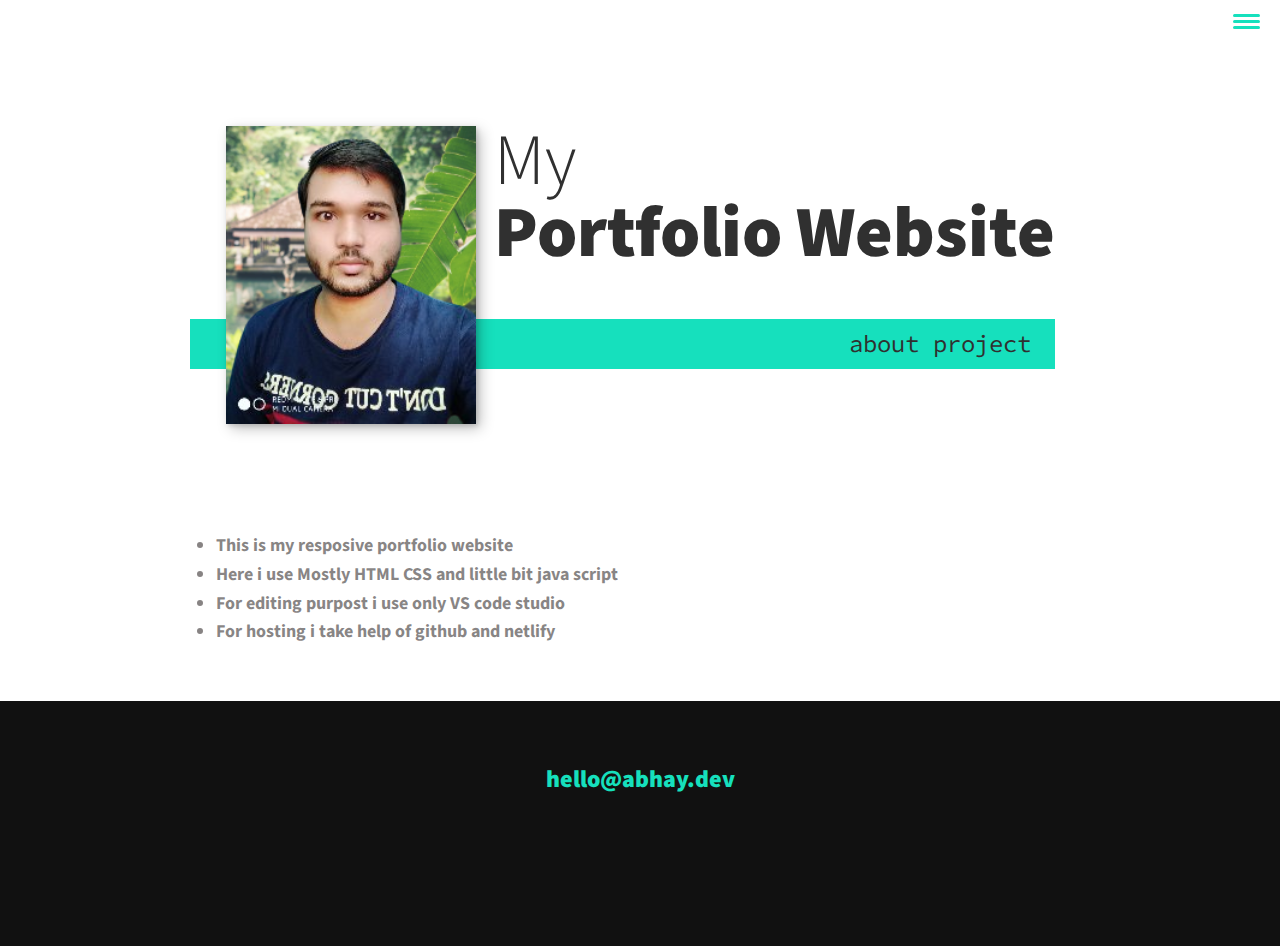
==== portfolio-item.html @ 5723fe6b "HTML CSS mini project" ====
<!DOCTYPE html>
<html lang="en">
    <head>
        <meta charset="UTF-8">
        <meta name="viewport" content="width=device-width, initial-scale=1.0">
        <title>Abhay Portfolio Website</title>
        <link rel="stylesheet" href="https://cdnjs.cloudflare.com/ajax/libs/normalize/7.0.0/normalize.min.css">
        <link rel="stylesheet" href="https://cdnjs.cloudflare.com/ajax/libs/font-awesome/5.11.2/css/all.css" integrity="sha256-46qynGAkLSFpVbEBog43gvNhfrOj+BmwXdxFgVK/Kvc=" crossorigin="anonymous" />  
        
        <!-- Update these with your own fonts -->
        <link href="https://fonts.googleapis.com/css?family=Source+Code+Pro:400,900|Source+Sans+Pro:300,900&display=swap" rel="stylesheet">
        
        <link rel="stylesheet" href="css/style.css">

    </head>
    <body>
        <header>
            <div class="logo">
                <img src="img/inhhdfhfgtro01.png" alt="">
            </div>
            <button class="nav-toggle" aria-label="toggle navigation">
                <span class="hamburger"></span>
            </button>
            <nav class="nav">
                <ul class="nav__list">
                    <li class="nav__item"><a href="index.html" class="nav__link">Home</a></li>
                    <li class="nav__item"><a href="index.html#services" class="nav__link">My Services</a></li>
                    <li class="nav__item"><a href="index.html#about" class="nav__link">About me</a></li>
                    <li class="nav__item"><a href="index.html#work" class="nav__link">My Work</a></li>
                </ul>
            </nav>
        </header>
        

        <section class="intro">
            <h1 class="section__title section__title--intro">
                My <strong>Portfolio Website</strong>
            </h1>
            <p class="section__subtitle section__subtitle--intro">about project</p>
            <img src="img/intro01.png" alt="" class="intro__img">
        </section>
        
        <div class="portfolio-item-individual">
           <ul>
               <li>This is my resposive portfolio website</li>
               <li>Here i use Mostly HTML CSS and little bit java script</li>
               <li>For editing purpost i use only VS code studio</li>
               <li>For hosting i take help of github and netlify</li>
           </ul>
        </div>
        
        
        <!-- Footer -->
        <footer class="footer">
            <!-- replace with your own email address -->
            <a href="abhaykumar9289@gmail.com" class="footer__link">hello@abhay.dev</a>
            <ul class="social-list">
                <li class="social-list__item">
                    <a class="social-list__link" href="https://www.linkedin.com/in/abhay-kumar-a8312716b/">
                        <!-- <i class="fab fa-codepen"></i> -->
                        <i class="fab fa-linkedin" aria-hidden="true"></i>
                    </a>
                </li>
                <li class="social-list__item">
                    <a class="social-list__link" href="http://abahyport.com">
                        <i class="fab fa-dribbble"></i>
                    </a>
                </li>
                <li class="social-list__item">
                    <a class="social-list__link" href="https://twitter.com/Abhay_kumar_ch">
                        <i class="fab fa-twitter"></i>
                    </a>
                </li>
                <li class="social-list__item">
                    <a class="social-list__link" href="https://github.com/Abhay3044">
                        <i class="fab fa-github"></i>
                    </a>
                </li>
            </ul>
        </footer>
        
        
        <script src="js/index.js"></script>
        
    </body>
</html>
---- css/style.css ----
*,
*::before,
*::after {
    box-sizing: border-box;
}

/* Custom Properties, update these for your own design */

:root {
    --ff-primary: 'Source Sans Pro', sans-serif;
    --ff-secondary: 'Source Code Pro', monospace;
    
    --fw-reg: 300;
    --fw-bold: 900;
    
    --clr-light: #fff;
    --clr-dark: #303030;
    --clr-accent: #16e0bd;
    
    --fs-h1: 3rem;
    --fs-h2: 2.25rem;
    --fs-h3: 1.25rem;
    --fs-body: 1rem;
    
    --bs: 0.25em 0.25em 0.75em rgba(0,0,0,.25),
          0.125em 0.125em 0.25em rgba(0,0,0,.15);
}

@media (min-width: 800px) {
    :root {
        --fs-h1: 4.5rem;
        --fs-h2: 3.75rem;
        --fs-h3: 1.5rem;
        --fs-body: 1.125rem;
    }
}

/* General styles */


html {
    scroll-behavior: smooth;
}

body {
    background: var(--clr-light);
    color: var(--clr-dark);
    margin: 0;
    font-family: var(--ff-primary);
    font-size: var(--fs-body);
    line-height: 1.6;
}

section {
    padding: 5em 2em;
}

img {
    display: block;
    max-width: 100%;
}

strong { font-weight: var(--fw-bold) }

:focus {
    outline: 3px solid var(--clr-accent);
    outline-offset: 3px;
}

/* Buttons */

.btn {
    display: inline-block;
    padding: .5em 2.5em;
    background: var(--clr-accent);
    color: var(--clr-dark);
    text-decoration: none;
    cursor: pointer;
    font-size: .8rem;
    text-transform: uppercase;
    letter-spacing: 2px;
    font-weight: var(--fw-bold);
    transition: transform 200ms ease-in-out;
}

.btn:hover {
    transform: scale(1.1);
}

/* Typography */

h1,
h2,
h3 {
    line-height: 1;
    margin: 0;
}

h1 { font-size: var(--fs-h1) }
h2 { font-size: var(--fs-h2) }
h3 { font-size: var(--fs-h3) }


.section__title {
    margin-bottom: .25em;
}

.section__title--intro {
    font-weight: var(--fw-reg);
}

.section__title--intro strong {
    display: block;
}

.section__subtitle {
    margin: 0;
    font-size: var(--fs-h3);
}

.section__subtitle--intro,
.section__subtitle--about {
    background: var(--clr-accent);
    padding: .25em 1em;
    font-family: var(--ff-secondary);
    margin-bottom: 1em;
}

.section__subtitle--work {
    color: var(--clr-accent);
    font-weight: var(--fw-bold);
    margin-bottom: 2em;
}

/* header */

header {
    display: flex;
    justify-content: space-between;
    padding: 1em;
}

.logo {
    max-width: 100px;
}

.nav {
    position: fixed;
    background: var(--clr-dark);
    color: var(--clr-light);
    top: 0;
    bottom: 0;
    left: 0;
    right: 0;
    z-index: 100;
    
    transform: translateX(100%);
    transition: transform 250ms cubic-bezier(.5, 0, .5, 1);
}

.nav__list {
    list-style: none;
    display: flex;
    height: 100%;
    flex-direction: column;
    justify-content: space-evenly;
    align-items: center;
    margin: 0;
    padding: 0;
}

.nav__link {
    color: inherit;
    font-weight: var(--fw-bold);
    font-size: var(--fs-h2);
    text-decoration: none;
}

.nav__link:hover {
    color: var(--clr-accent);
}

.nav-toggle {
    padding: .5em;
    background: transparent;
    border: 0;
    cursor: pointer;
    position: absolute;
    right: 1em;
    top: 1em;
    z-index: 1000;
}

.nav-open .nav {
    transform: translateX(0);
}

.nav-open .nav-toggle {
    position: fixed;
}

.nav-open .hamburger {
    transform: rotate(.625turn);
}

.nav-open .hamburger::before {
    transform: rotate(90deg) translateX(-6px);
}

.nav-open .hamburger::after {
    opacity: 0;
}






.hamburger {
    display: block;
    position: relative;
}

.hamburger,
.hamburger::before,
.hamburger::after {
    background: var(--clr-accent);
    width: 2em;
    height: 3px;
    border-radius: 1em;
    transition: transform 250ms ease-in-out;
}


.hamburger::before,
.hamburger::after {
    content: '';
    position: absolute;
    left: 0;
    right: 0;
}

.hamburger::before { top: 6px; }
.hamburger::after { bottom: 6px; }


/*  Intro section  */

.intro {
    position: relative;
}

.intro__img {
    box-shadow: var(--bs);
}

.section__subtitle--intro {
    display: inline-block;
}

@media (min-width: 600px) {
    .intro {
        display: grid;
        width: min-content;
        margin: 0 auto;
        grid-column-gap: 1em;
        grid-template-areas: 
            "img title"
            "img subtitle";
        grid-template-columns: min-content max-content;
    }
    
    .intro__img {
        grid-area: img;
        min-width: 250px;
        position: relative;
        z-index: 2;
    }    
    
    .section__subtitle--intro {
        align-self: start;
        grid-column: -1 / 1;
        grid-row: 2;
        text-align: right;
        position: relative;
        left: -1.5em;
        width: calc(100% + 1.5em);
    }
}



/*  My services section  */

.my-services {
    background-color: var(--clr-dark);
    background-image: url(../img/services.png);
    background-size: cover;
    /* background-blend-mode: multiply; */
    color: var(--clr-light);
    text-align: center;
}

.section__title--services {
    color: var(--clr-accent);
    position: relative;
}

.section__title--services::after {
    content: '';
    display: block;
    width: 2em;
    height: 1px;
    margin: 0.5em auto 1em;
    background: var(--clr-light);
    opacity: 0.25;
}

.services {
    margin-bottom: 4em;
}

.service {
    max-width: 500px;
    margin: 0 auto;
}

@media (min-width: 800px) {
    .services {
        display: flex;
        max-width: 1000px;
        margin-left: auto;
        margin-right: auto;
    }
    
    .service + .service {
        margin-left: 2em;
    }
}


.about-me {
    max-width: 1000px;
    margin: 0 auto;
}

.about-me__img {
    box-shadow: var(--bs);
}

.about-me__body{
    background-color: var(--clr-dark);
    background-image: url(../img/background.jpg);
    background-size: cover;
    /* background-blend-mode: multiply; */
    color: var(--clr-light);
    text-align: center;
}

@media (min-width: 600px) {
    .about-me {
        display: grid;
        grid-template-columns: 1fr 200px;
        grid-template-areas: 
            "title img"
            "subtitle img"
            "text img";
        grid-column-gap: 2em;
    }
    
    .section__title--about {
        grid-area: title;
    }
    
    .section__subtitle--about {
        grid-column: 1 / -1;
        grid-row: 2;
        position: relative;
        left: -1em;
        width: calc(100% + 2em);
        padding-left: 1em;
        padding-right: calc(200px + 4em);
    }
    
    .about-me__img {
        grid-area: img;
        position: relative;
        z-index: 2;
    }
}

/* My Work */

.my-work {
    background-color: var(--clr-dark);
    color: var(--clr-light);
    text-align: center;    
}

.portfolio {
    display: grid;
    grid-template-columns: repeat(auto-fit, minmax(300px, 1fr));
}

.portfolio__item {
    background: var(--clr-accent);
    overflow: hidden;
}

.portfolio__img {
    transition: 
        transform 750ms cubic-bezier(.5, 0, .5, 1),
        opacity 250ms linear;
}

.portfolio__item:focus {
    position: relative;
    z-index: 2;
}

.portfolio__img:hover,
.portfolio__item:focus .portfolio__img {
    transform: scale(1.2);
    opacity: .5;
}


/* footer */

.footer {
    background: #111;
    color: var(--clr-accent);
    text-align: center;
    padding: 2.5em 0;
    font-size: var(--fs-h3);

}

.footer a { 
    color: inherit;
    text-decoration: none;
}

.footer__link {
    font-weight: var(--fw-bold);
}

.footer__link:hover,
.social-list__link:hover {
    opacity: .7;
}

.footer__link:hover {
    text-decoration: underline;
}

.social-list {
    list-style: none;
    display: flex;
    justify-content: center;
    margin: 2em 0 0;
    padding: 0;
}

.social-list__item {
    margin: 0 .5em;
}

.social-list__link {
    padding: .5em;
}

.portfolio-item-individual {
    padding: 0 2em 2em;
    max-width: 1000px;
    font-weight:bold;
    margin: 0 auto;
    color: rgba(56, 50, 50, 0.603);
}

.portfolio-item-individual p {
    max-width: 600px;
    margin-left: auto;
    font-weight: bolder;
    margin-right: auto;
}

/* .portfolio-item-individual{
    text-align: center;
} */
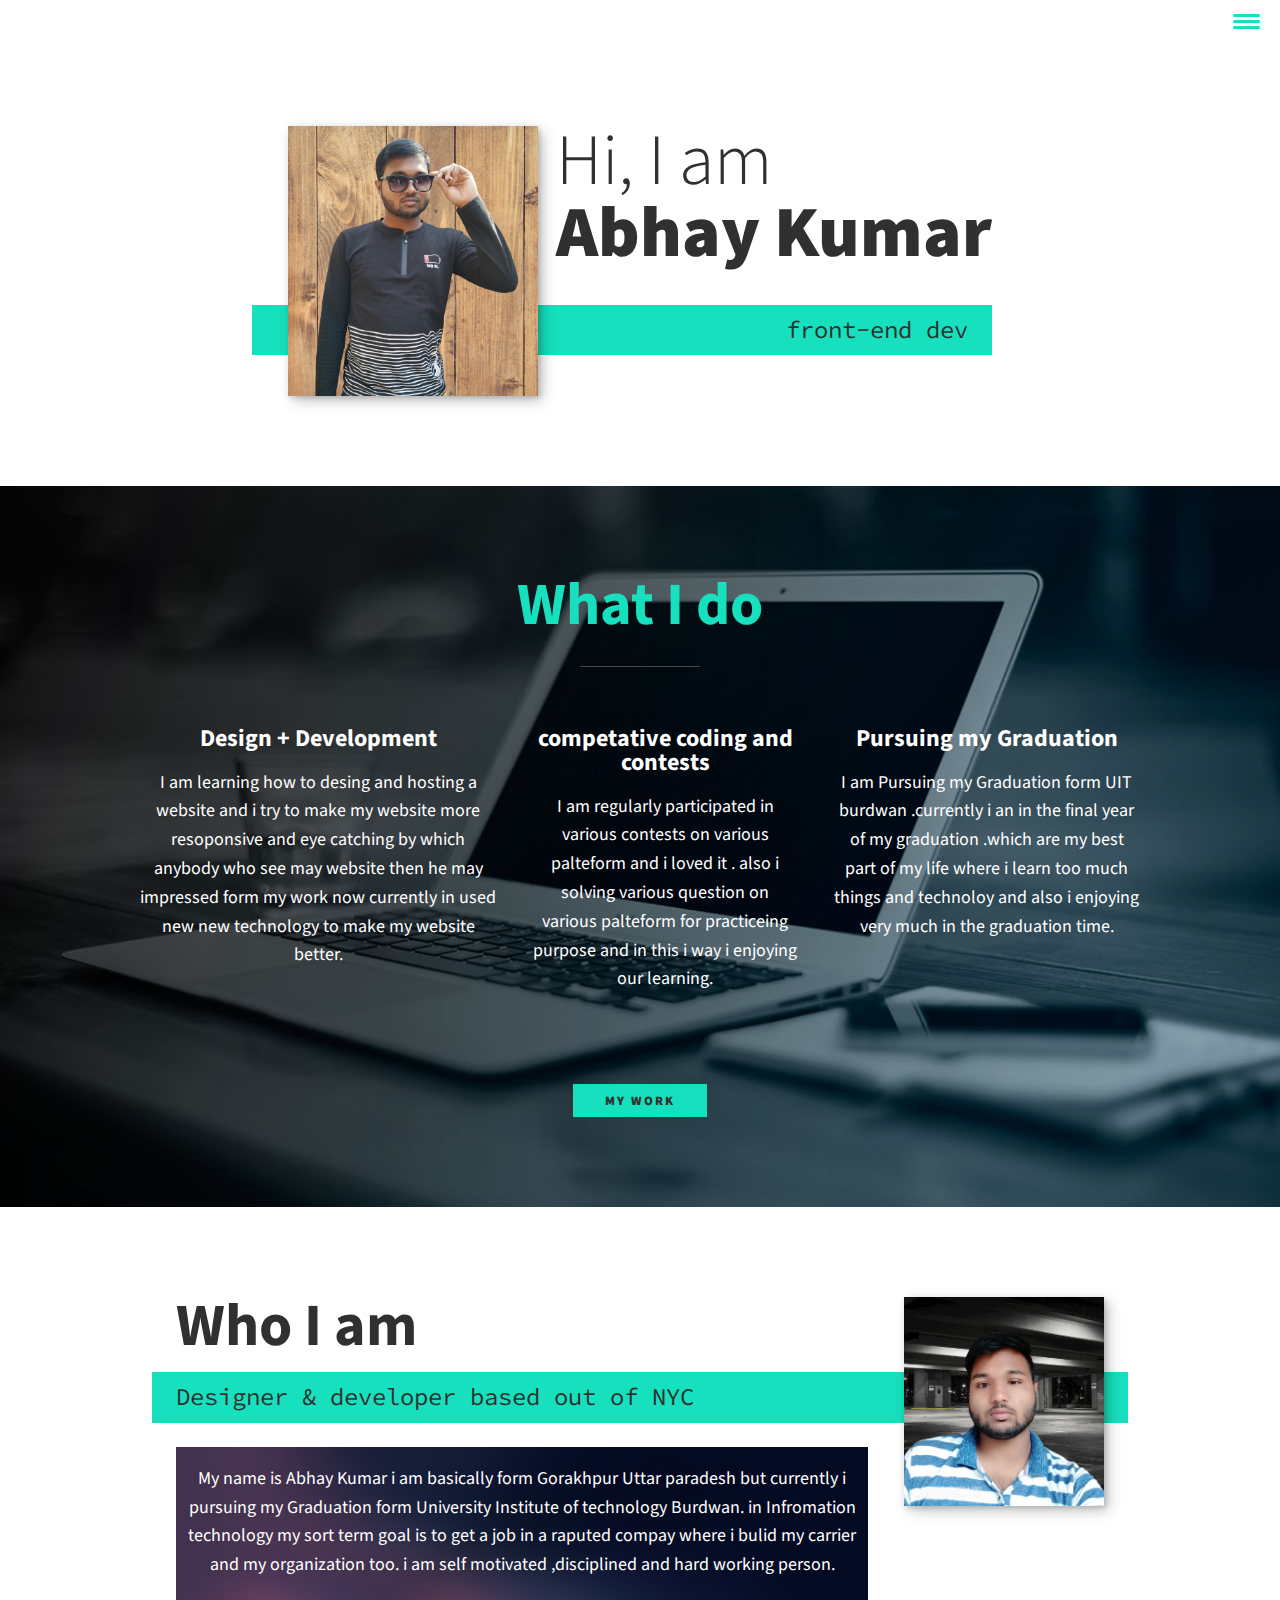
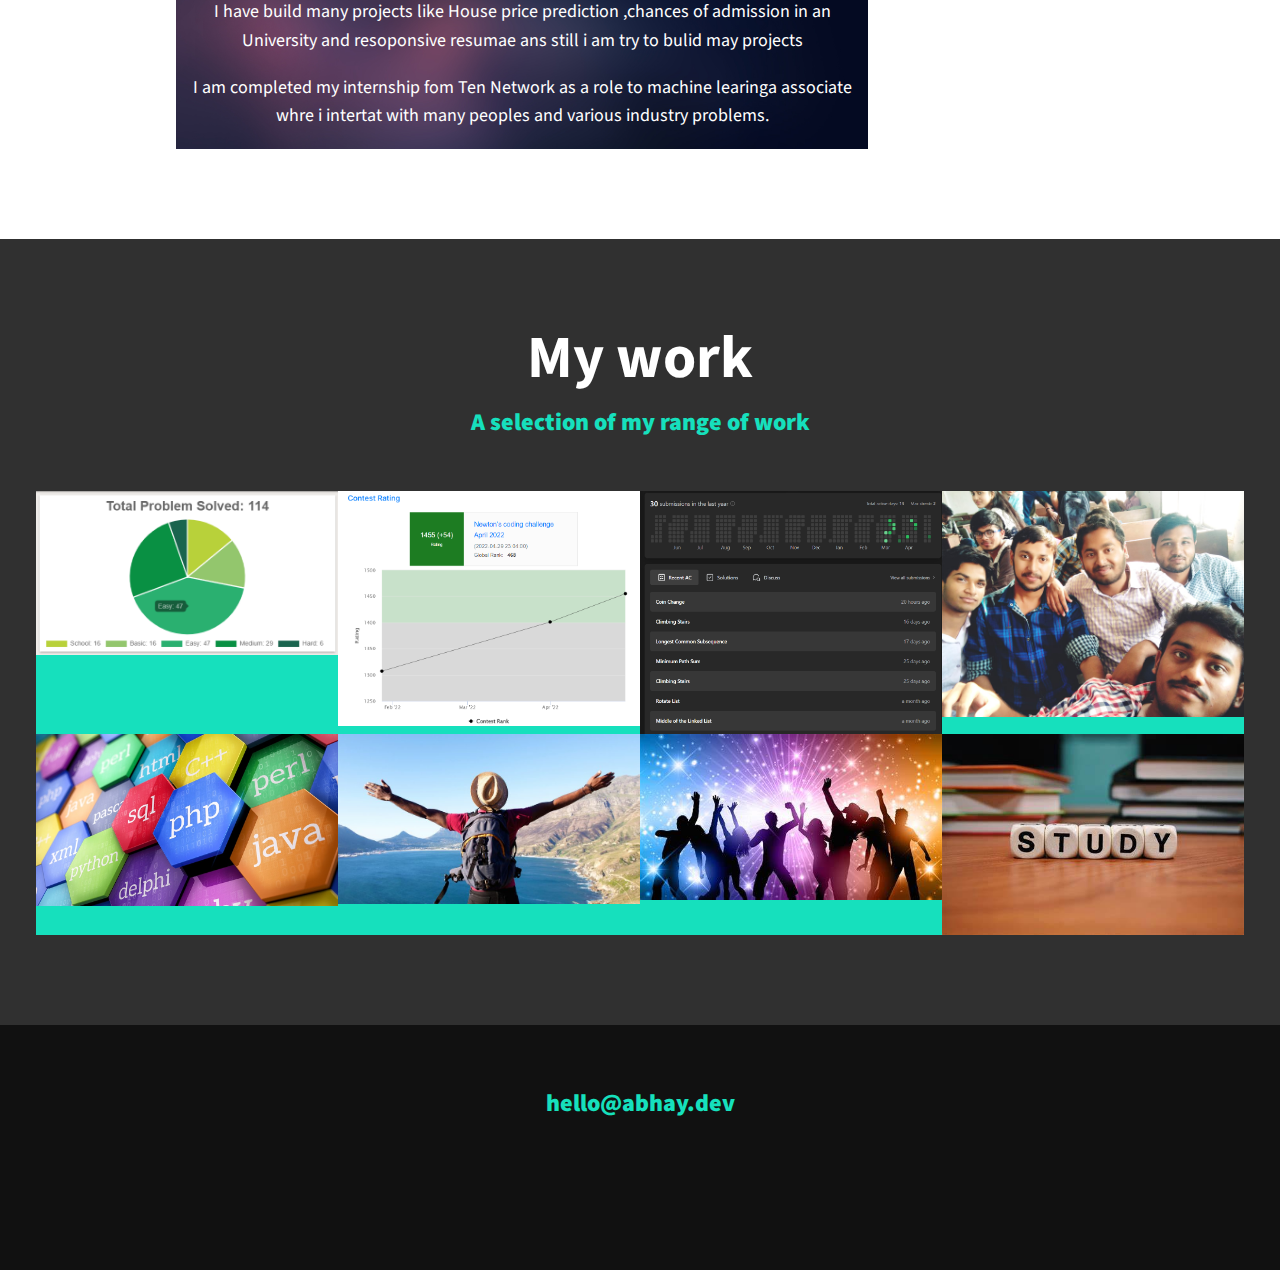
==== commit 2b0b680e: "second" ====
--- a/portfolio-item.html
+++ b/portfolio-item.html
@@ -16,38 +16,126 @@
     <body>
         <header>
             <div class="logo">
-                <img src="img/inhhdfhfgtro01.png" alt="">
+                <img src="img/devjane.png" alt="">
             </div>
             <button class="nav-toggle" aria-label="toggle navigation">
                 <span class="hamburger"></span>
             </button>
             <nav class="nav">
                 <ul class="nav__list">
-                    <li class="nav__item"><a href="index.html" class="nav__link">Home</a></li>
-                    <li class="nav__item"><a href="index.html#services" class="nav__link">My Services</a></li>
-                    <li class="nav__item"><a href="index.html#about" class="nav__link">About me</a></li>
-                    <li class="nav__item"><a href="index.html#work" class="nav__link">My Work</a></li>
+                    <li class="nav__item"><a href="#home" class="nav__link">Home</a></li>
+                    <li class="nav__item"><a href="#services" class="nav__link">My Services</a></li>
+                    <li class="nav__item"><a href="#about" class="nav__link">About me</a></li>
+                    <li class="nav__item"><a href="#work" class="nav__link">My Work</a></li>
                 </ul>
             </nav>
         </header>
         
-
-        <section class="intro">
+        <!-- Introduction -->
+        <section class="intro" id="home">
             <h1 class="section__title section__title--intro">
-                My <strong>Portfolio Website</strong>
+                Hi, I am <strong>Abhay Kumar</strong>
             </h1>
-            <p class="section__subtitle section__subtitle--intro">about project</p>
-            <img src="img/intro01.png" alt="" class="intro__img">
+            <p class="section__subtitle section__subtitle--intro">front-end dev</p>
+            <img src="img/abhay01.png" alt="a picture of abahy style" class="intro__img">
         </section>
         
-        <div class="portfolio-item-individual">
-           <ul>
-               <li>This is my resposive portfolio website</li>
-               <li>Here i use Mostly HTML CSS and little bit java script</li>
-               <li>For editing purpost i use only VS code studio</li>
-               <li>For hosting i take help of github and netlify</li>
-           </ul>
-        </div>
+        
+        <!-- My services -->
+        <section class="my-services" id="services">
+            <h2 class="section__title section__title--services">What I do</h2>
+            <div class="services">
+                <div class="service">
+                    <h3>Design + Development</h3>
+                    <p>I am learning how to desing and hosting a website and i try to make my website more resoponsive and eye catching by which anybody who see may website then he may impressed form my work now currently in used new new technology to make my website better.</p>
+                </div> <!-- / service -->
+                
+                <div class="service">
+                    <h3>competative coding and contests</h3>
+                    <p>I am regularly participated in various contests on various palteform and i loved it . also i solving various question on various palteform for practiceing purpose and in this i way i enjoying our learning.</p>
+                </div> <!-- / service -->
+                
+                <div class="service">
+                    <h3>Pursuing my Graduation</h3>
+                    <p>I am Pursuing my Graduation form UIT burdwan .currently i an in the final year of my graduation .which are my best part of my life where i learn too much things and technoloy and also i enjoying very much in the graduation time.</p>
+                </div> <!-- / service -->
+            </div> <!-- / services -->
+            
+            <a href="#work" class="btn">My Work</a>
+        </section>
+        
+        
+        <!-- About me -->
+        <section class="about-me" id="about">
+           <h2 class="section__title section__title--about">Who I am</h2>
+           <p class="section__subtitle section__subtitle--about">Designer & developer based out of NYC</p>
+           
+           <div class="about-me__body">
+            <p>My name is Abhay Kumar i am basically form Gorakhpur Uttar paradesh but currently i pursuing my Graduation form University Institute of technology Burdwan. in Infromation technology my sort term goal is to get a job in a raputed compay where i bulid my carrier and my organization too. i am self motivated ,disciplined and hard working person.</p>
+            <p>I have build many projects like House price prediction ,chances of admission in an University and resoponsive resumae  ans still i am try to bulid may projects </p>
+            <p>I am completed my internship fom Ten Network as a role to machine learinga associate whre i intertat with many peoples and various industry problems.</p>
+           </div>
+           
+           <img src="img/abhay02.png" alt="abhay leaning against basement" class="about-me__img">
+        </section>
+        
+        <!-- My Work -->
+        <section class="my-work" id="work">
+            <h2 class="section__title section__title--work">My work</h2>
+            <p class="section__subtitle section__subtitle--work">A selection of my range of work</p>
+            
+            <div class="portfolio">
+                <!-- Portfolio item 01 -->
+                <a href="#" class="portfolio__item">
+                    <img src="img/work01.png" alt="" class="portfolio__img">
+                </a>
+                
+                <!-- Portfolio item 02 -->
+                <a href="#" class="portfolio__item">
+                    <img src="img/work02.png" alt="" class="portfolio__img">
+                </a>
+                
+                <!-- Portfolio item 03 -->
+                <a href="#" class="portfolio__item">
+                    <img src="img/work03.png" alt="" class="portfolio__img">
+                </a>
+                
+                <!-- Portfolio item 04 -->
+                <a href="#" class="portfolio__item">
+                    <img src="img/work08.jpg" alt="" class="portfolio__img">
+                </a>
+                
+                <!-- Portfolio item 05 -->
+                <a href="#" class="portfolio__item">
+                    <img src="img/work05.jpg" alt="" class="portfolio__img">
+                </a>
+                
+                <!-- Portfolio item 06 -->
+                <a href="#" class="portfolio__item">
+                    <img src="img/work06.jpg" alt="" class="portfolio__img">
+                </a>
+                
+                <!-- Portfolio item 07 -->
+                <a href="#" class="portfolio__item">
+                    <img src="img/work07.jpg" alt="" class="portfolio__img">
+                </a>
+                
+                <!-- Portfolio item 08 -->
+                <a href="#" class="portfolio__item">
+                    <img src="img/work04.jpg" alt="" class="portfolio__img">
+                </a>
+                
+                <!-- Portfolio item 09 -->
+                <a href="#" class="portfolio__item">
+                    <img src="img/portfolio-09.jpg" alt="" class="portfolio__img">
+                </a>
+                
+                <!-- Portfolio item 0 0-->
+                <a href="#" class="portfolio__item">
+                    <img src="img/portfolio-10.jpg" alt="" class="portfolio__img">
+                </a>
+            </div>
+        </section>
         
         
         <!-- Footer -->
@@ -83,4 +171,4 @@
         <script src="js/index.js"></script>
         
     </body>
-</html>+</html>
